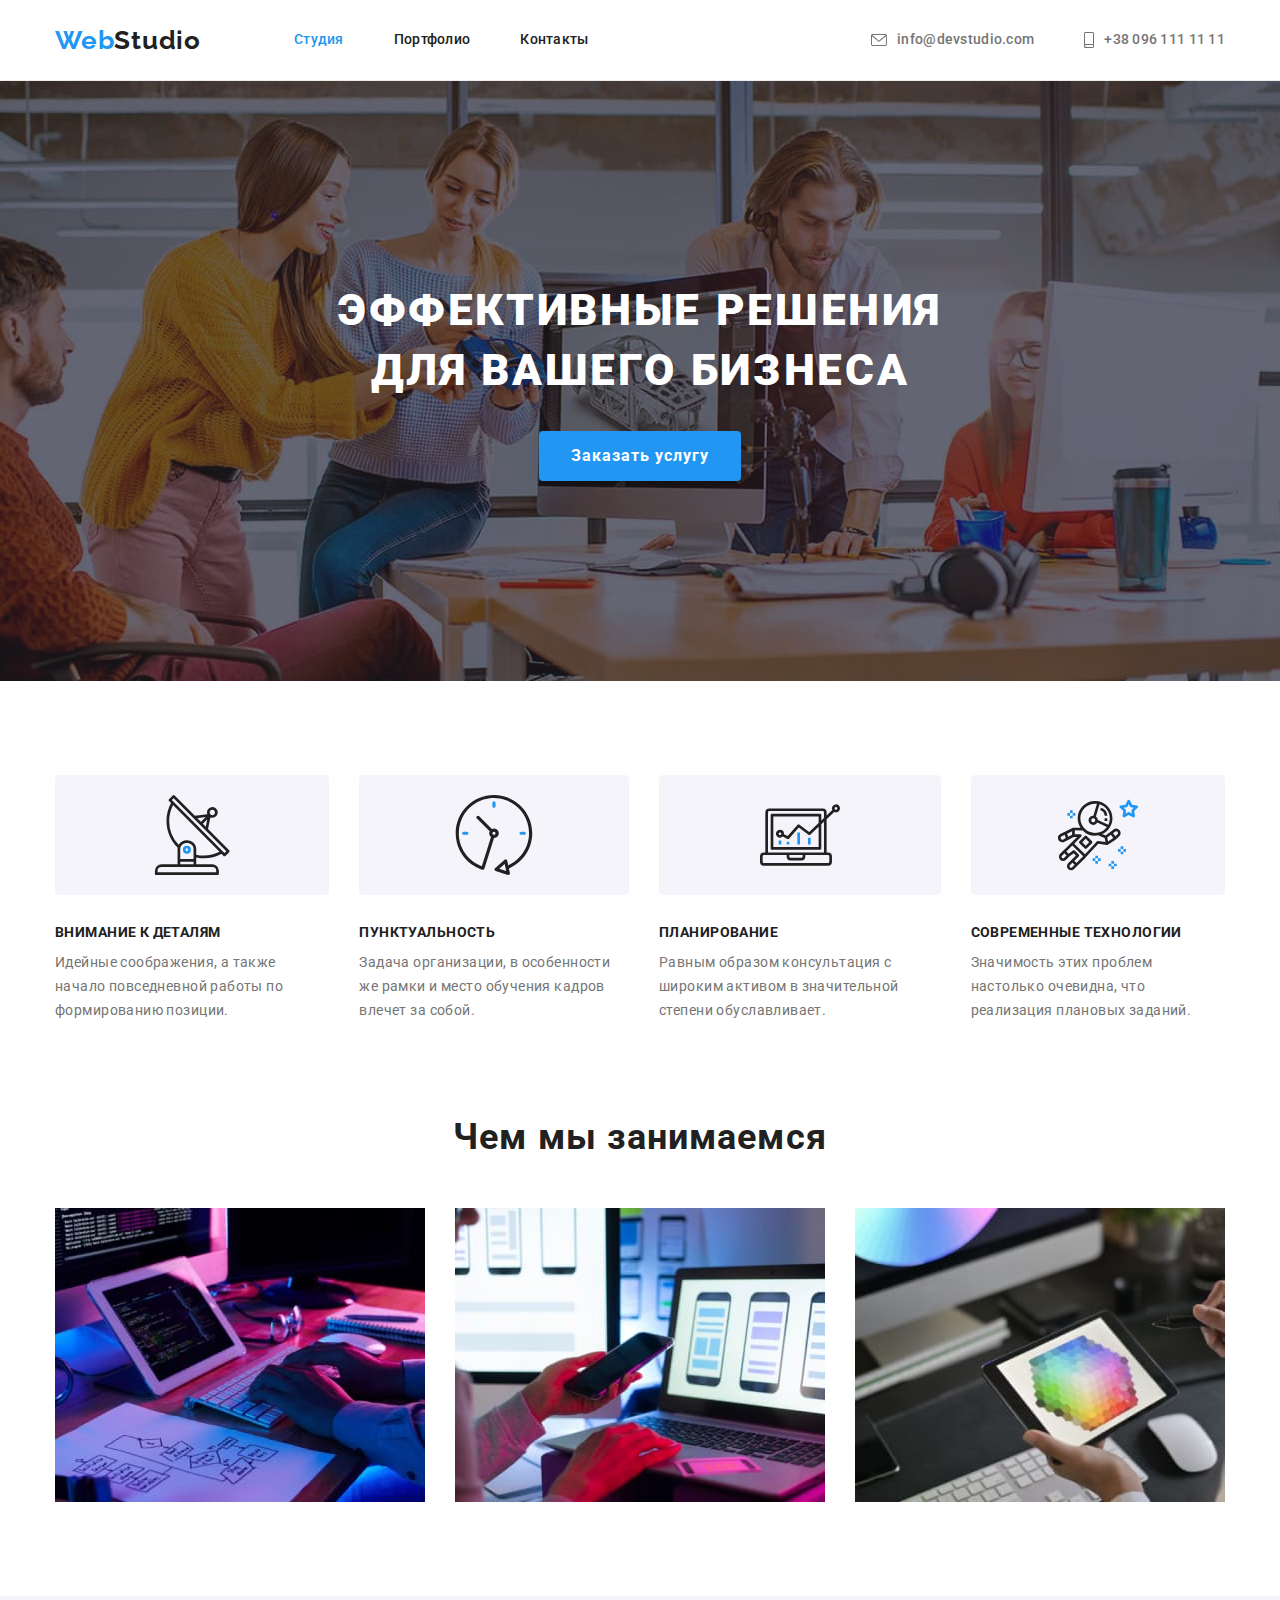
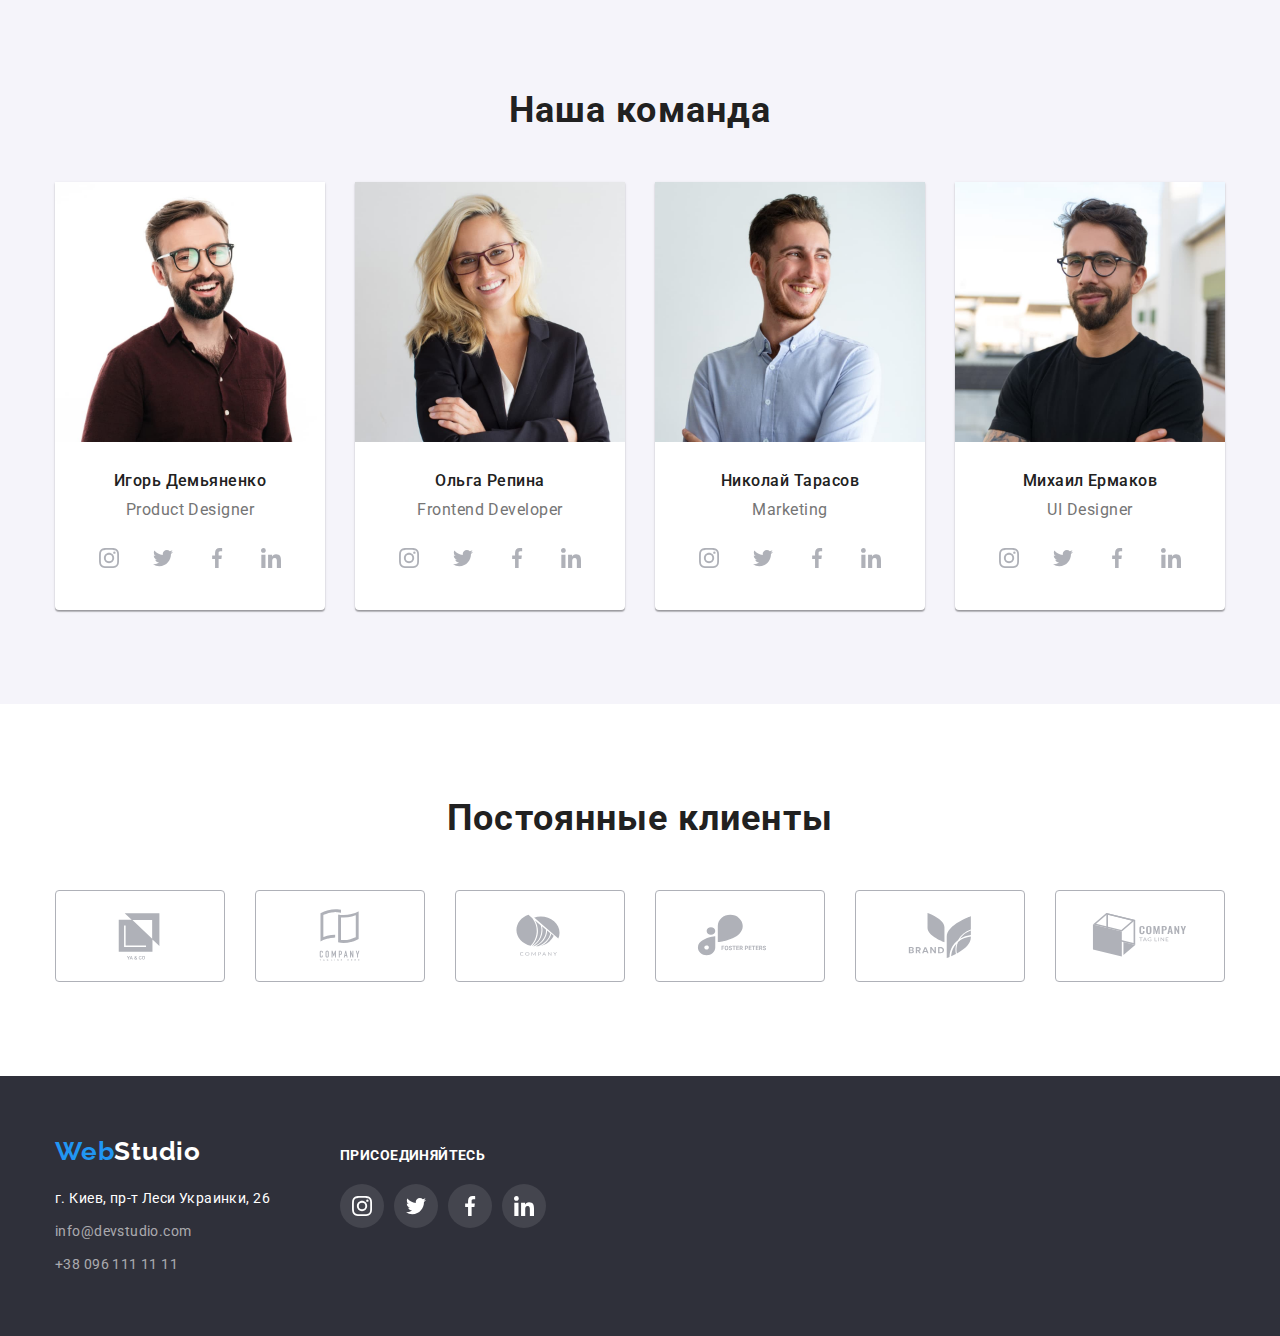
==== index.html @ 2a4b5973 "Initial commit" ====
<!DOCTYPE html>
<html lang="ru">
  <head>
    <meta charset="UTF-8" />
    <meta http-equiv="X-UA-Compatible" content="IE=edge" />
    <meta name="viewport" content="width=device-width, initial-scale=1.0" />
    <title>Студия</title>
    <link rel="preconnect" href="https://fonts.googleapis.com" />
    <link rel="preconnect" href="https://fonts.gstatic.com" crossorigin />
    <link
      href="https://fonts.googleapis.com/css2?family=Raleway:wght@700&family=Roboto:wght@400;500;700;900&display=swap"
      rel="stylesheet"
    />
    <link
      rel="stylesheet"
      href="https://cdnjs.cloudflare.com/ajax/libs/modern-normalize/1.1.0/modern-normalize.min.css"
    />
    <link rel="stylesheet" href="./css/styles.css" />
  </head>
  <body>
    <!--Шапка-->
    <header class="page-header">
      <div class="container header">
        <a class="logo-link" href="./index.html" lang="en"
          ><span class="logo-web">Web</span>Studio</a
        >
        <nav class="nav">
          <ul class="site-nav list">
            <li class="site-nav-item">
              <a href="./index.html" class="site-nav-link current">Студия</a>
            </li>
            <li class="site-nav-item">
              <a href="./portfolio.html" class="site-nav-link">Портфолио</a>
            </li>
            <li class="site-nav-item"><a href="/Контакты" class="site-nav-link">Контакты</a></li>
          </ul>
        </nav>

        <ul class="auth-nav list">
          <li class="auth-nav-item">
            <a class="auth-nav-link" href="mailto:info@devstudio.com" lang="en"
              ><svg class="envelope">
                <use href="./image/icons.svg#envelope"></use>
              </svg>
              info@devstudio.com</a
            >
          </li>
          <li class="auth-nav-item">
            <a href="tel:+380961111111" class="auth-nav-link"
              ><svg class="smartphone">
                <use href="./image/icons.svg#smartphone"></use>
              </svg>
              +38 096 111 11 11</a
            >
          </li>
        </ul>
      </div>
    </header>
    <main>
      <!--Герой-->
      <section class="hero overlay section">
        <div class="container">
          <h1 class="hero-title">Эффективные решения для вашего бизнеса</h1>
          <button class="hero-button" type="button">Заказать услугу</button>
        </div>
      </section>
      <!--Преимущества компании-->
      <section class="benefits section">
        <div class="container">
          <h2 class="visually-hidden">Наши Преимущества</h2>
          <ul class="benefits-list list">
            <li class="benefits-item icon-antenna">
              <div class="icon">
                <svg class="benefits-icon" width="80" height="80">
                  <use href="./image/icons.svg#antenna"></use>
                </svg>
              </div>
              <h3 class="title">Внимание к деталям</h3>
              <p class="benefits-text">
                Идейные соображения, а также начало повседневной работы по формированию позиции.
              </p>
            </li>
            <li class="benefits-item icon-clock">
              <div class="icon">
                <svg class="benefits-icon" width="80" height="80">
                  <use href="./image/icons.svg#clock"></use>
                </svg>
              </div>
              <h3 class="title">Пунктуальность</h3>
              <p class="benefits-text">
                Задача организации, в особенности же рамки и место обучения кадров влечет за собой.
              </p>
            </li>
            <li class="benefits-item icon-diagram">
              <div class="icon">
                <svg class="benefits-icon" width="80" height="80">
                  <use href="./image/icons.svg#diagram"></use>
                </svg>
              </div>
              <h3 class="title">Планирование</h3>
              <p class="benefits-text">
                Равным образом консультация с широким активом в значительной степени обуславливает.
              </p>
            </li>
            <li class="benefits-item icon-astronaut">
              <div class="icon">
                <svg class="benefits-icon" width="80" height="80">
                  <use href="./image/icons.svg#astronaut"></use>
                </svg>
              </div>
              <h3 class="title">Современные технологии</h3>
              <p class="benefits-text">
                Значимость этих проблем настолько очевидна, что реализация плановых заданий.
              </p>
            </li>
          </ul>
        </div>
      </section>
      <!--Чем занимается компания-->
      <section class="section work">
        <div class="container">
          <h2 class="headline-primary">Чем мы занимаемся</h2>
          <ul class="work-list list">
            <li class="work-item">
              <img
                class="work-pic"
                src="./image/img.jpeg"
                alt="Человек пишет код"
                width="370"
                height="294"
              />
            </li>
            <li class="work-item">
              <img
                class="work-pic"
                src="./image/img2.jpeg"
                alt="Человек выбирает дизайн проекта"
                width="370"
                height="294"
              />
            </li>
            <li class="work-item">
              <img
                class="work-pic"
                src="./image/img3.jpeg"
                alt="Человек выбирает из цветовой палитры"
                width="370"
                height="294"
              />
            </li>
          </ul>
        </div>
      </section>
      <!--Команда-->
      <section class="team section">
        <div class="container">
          <h2 class="headline-primary">Наша команда</h2>
          <ul class="team-list list">
            <li class="team-item">
              <img
                class="gallery-pic"
                src="./image/foto1.jpeg"
                alt="Фото члена команды Игорь Демьяненко"
                width="270"
                height="260"
              />
              <div class="team-content">
                <h3 class="gallery-headline">Игорь Демьяненко</h3>
                <p class="text-index">Product Designer</p>
                <ul class="team-list-link list">
                  <li class="team-link-item">
                    <a class="social-link" href=""
                      ><svg class="social-icon" width="20" height="20">
                        <use href="./image/icons.svg#instagram"></use>
                      </svg>
                    </a>
                  </li>
                  <li class="team-link-item">
                    <a class="social-link" href=""
                      ><svg class="social-icon" width="20" height="20">
                        <use href="./image/icons.svg#twitter"></use>
                      </svg>
                    </a>
                  </li>
                  <li class="team-link-item">
                    <a class="social-link" href=""
                      ><svg class="social-icon" width="20" height="20">
                        <use href="./image/icons.svg#facebook"></use>
                      </svg>
                    </a>
                  </li>
                  <li class="team-link-item">
                    <a class="social-link" href=""
                      ><svg class="social-icon" width="20" height="20">
                        <use href="./image/icons.svg#linkedin"></use>
                      </svg>
                    </a>
                  </li>
                </ul>
              </div>
            </li>
            <li class="team-item">
              <img
                class="gallery-pic"
                src="./image/foto2.jpeg"
                alt="Фото члена команды Ольга Репина"
                width="270"
                height="260"
              />
              <div class="team-content">
                <h3 class="gallery-headline">Ольга Репина</h3>
                <p class="text-index">Frontend Developer</p>
                <ul class="team-list-link list">
                  <li class="team-link-item">
                    <a class="social-link"
                      ><svg class="social-icon" width="20" height="20">
                        <use href="./image/icons.svg#instagram"></use>
                      </svg>
                    </a>
                  </li>
                  <li class="team-link-item">
                    <a class="social-link"
                      ><svg class="social-icon" width="20" height="20">
                        <use href="./image/icons.svg#twitter"></use>
                      </svg>
                    </a>
                  </li>
                  <li class="team-link-item">
                    <a class="social-link"
                      ><svg class="social-icon" width="20" height="20">
                        <use href="./image/icons.svg#facebook"></use>
                      </svg>
                    </a>
                  </li>
                  <li class="team-link-item">
                    <a class="social-link"
                      ><svg class="social-icon" width="20" height="20">
                        <use href="./image/icons.svg#linkedin"></use>
                      </svg>
                    </a>
                  </li>
                </ul>
              </div>
            </li>
            <li class="team-item">
              <img
                class="gallery-pic"
                src="./image/foto3.jpeg"
                alt="Фото члена команды Николай Тарасов"
                width="270"
                height="260"
              />
              <div class="team-content">
                <h3 class="gallery-headline">Николай Тарасов</h3>
                <p class="text-index">Marketing</p>
                <ul class="team-list-link list">
                  <li class="team-link-item">
                    <a class="social-link"
                      ><svg class="social-icon" width="20" height="20">
                        <use href="./image/icons.svg#instagram"></use>
                      </svg>
                    </a>
                  </li>
                  <li class="team-link-item">
                    <a class="social-link"
                      ><svg class="social-icon" width="20" height="20">
                        <use href="./image/icons.svg#twitter"></use>
                      </svg>
                    </a>
                  </li>
                  <li class="team-link-item">
                    <a class="social-link"
                      ><svg class="social-icon" width="20" height="20">
                        <use href="./image/icons.svg#facebook"></use>
                      </svg>
                    </a>
                  </li>
                  <li class="team-link-item">
                    <a class="social-link"
                      ><svg class="social-icon" width="20" height="20">
                        <use href="./image/icons.svg#linkedin"></use>
                      </svg>
                    </a>
                  </li>
                </ul>
              </div>
            </li>
            <li class="team-item">
              <img
                class="gallery-pic"
                src="./image/foto4.jpeg"
                alt="Фото члена команды Михаил Ермаков"
                width="270"
                height="260"
              />
              <div class="team-content">
                <h3 class="gallery-headline">Михаил Ермаков</h3>
                <p class="text-index">UI Designer</p>
                <ul class="team-list-link list">
                  <li class="team-link-item">
                    <a class="social-link"
                      ><svg class="social-icon" width="20" height="20">
                        <use href="./image/icons.svg#instagram"></use>
                      </svg>
                    </a>
                  </li>
                  <li class="team-link-item">
                    <a class="social-link"
                      ><svg class="social-icon" width="20" height="20">
                        <use href="./image/icons.svg#twitter"></use>
                      </svg>
                    </a>
                  </li>
                  <li class="team-link-item">
                    <a class="social-link"
                      ><svg class="social-icon" width="20" height="20">
                        <use href="./image/icons.svg#facebook"></use>
                      </svg>
                    </a>
                  </li>
                  <li class="team-link-item">
                    <a class="social-link"
                      ><svg class="social-icon" width="20" height="20">
                        <use href="./image/icons.svg#linkedin"></use>
                      </svg>
                    </a>
                  </li>
                </ul>
              </div>
            </li>
          </ul>
        </div>
      </section>
      <!-- Клиенты -->
      <section class="section clients">
        <div class="container">
          <h2 class="headline-primary">Постоянные клиенты</h2>
          <ul class="list-clients list">
            <li class="item-clients">
              <a class="link-clients" href=""
                ><svg class="clients-icon" width="106" height="60">
                  <use href="./image/icons.svg#YaCo"></use>
                </svg>
              </a>
            </li>
            <li class="item-clients">
              <a class="link-clients" href=""
                ><svg class="clients-icon" width="106" height="60">
                  <use href="./image/icons.svg#company"></use>
                </svg>
              </a>
            </li>
            <li class="item-clients">
              <a class="link-clients" href=""
                ><svg class="clients-icon" width="106" height="60">
                  <use href="./image/icons.svg#Logo"></use>
                </svg>
              </a>
            </li>
            <li class="item-clients">
              <a class="link-clients" href=""
                ><svg class="clients-icon" width="106" height="60">
                  <use href="./image/icons.svg#foster"></use>
                </svg>
              </a>
            </li>
            <li class="item-clients">
              <a class="link-clients" href=""
                ><svg class="clients-icon" width="106" height="60">
                  <use href="./image/icons.svg#brand"></use>
                </svg>
              </a>
            </li>
            <li class="item-clients">
              <a class="link-clients" href=""
                ><svg class="clients-icon" width="106" height="60">
                  <use href="./image/icons.svg#tagline"></use>
                </svg>
              </a>
            </li>
          </ul>
        </div>
      </section>
    </main>
    <!--Футер-->
    <footer class="footer">
      <div class="container">
        <div class="div-footer">
          <div class="div-address">
            <a href="./index.html" class="logo-footer" lang="en"
              ><span class="logo-web">Web</span><span class="logo-studio">Studio</span></a
            >
            <address class="address">
              <ul class="address-list list">
                <li class="address-item">
                  <a
                    href="https://goo.gl/maps/HDMTTbNd2vz2HDnC8"
                    target="_blank"
                    rel="noreferr noopener"
                    class="footer-link"
                    >г. Киев, пр-т Леси Украинки, 26</a
                  >
                </li>
                <li class="address-item">
                  <a href="mailto:info@devstudio.com" class="auth-address" lang="en"
                    >info@devstudio.com</a
                  >
                </li>
                <li class="address-item">
                  <a href="tel:+380961111111" class="auth-address">+38 096 111 11 11</a>
                </li>
              </ul>
            </address>
          </div>
          <div class="div-social">
            <h2 class="footer-title">присоединяйтесь</h2>
            <ul class="footer-list-link list">
              <li class="footer-link-item">
                <a class="footer-social-link" href=""
                  ><svg class="social-icon" width="20" height="20">
                    <use href="./image/icons.svg#instagram"></use>
                  </svg>
                </a>
              </li>
              <li class="footer-link-item">
                <a class="footer-social-link" href=""
                  ><svg class="social-icon" width="20" height="20">
                    <use href="./image/icons.svg#twitter"></use>
                  </svg>
                </a>
              </li>
              <li class="footer-link-item">
                <a class="footer-social-link" href=""
                  ><svg class="footer-social-icon" width="20" height="20">
                    <use href="./image/icons.svg#facebook"></use>
                  </svg>
                </a>
              </li>
              <li class="footer-link-item">
                <a class="footer-social-link" href=""
                  ><svg class="footer-social-icon" width="20" height="20">
                    <use href="./image/icons.svg#linkedin"></use>
                  </svg>
                </a>
              </li>
            </ul>
          </div>
        </div>
      </div>
    </footer>
  </body>
</html>
---- css/styles.css ----
/* Голубой текст акцент #2196F3 */
/* Черный текс основной заголовок #212121 */
/* Белый текст основной #FFFFFF */
/* Белый хедер фон  #FFFFFF */
/* Серый текст не основной #757575 */
/* Наша команда фон #F5F4FA */
/* Герой, футер фон #2F303A */
/* Телефон и мыло rgba(255, 255, 255, 0.6); */
:root {
  --primary-text-color: #212121;
  --title-text-color: #ffffff;
  --secondary-text-color: #757575;
  --accent-color: #2196f3;
  --hero-footer-bg-color: #2f303a;
  --bgc-secondary: #f5f4fa;
  --clients-logo-color: #afb1b8;
  --list-set: 30px;
  --padding-site-nav: 32px;
  --margin-fifty: 50px;
  --padding-text: 24px;
}
.visually-hidden {
  position: absolute;
  width: 1px;
  height: 1px;
  margin: -1px;
  border: 0;
  padding: 0;
  white-space: nowrap;
  clip-path: inset(100%);
  clip: rect(0 0 0 0);
  overflow: hidden;
}

/* Основное */
body {
  color: var(--primary-text-color);
  font-family: Roboto, sans-serif;
  font-size: 14px;
  line-height: 1.71;
  letter-spacing: 0.03em;
}
h1,
h2,
h3,
h4,
h5,
h6,
p {
  margin-top: 0;
  margin-bottom: 0;
}
img {
  display: block;
}
a {
  text-decoration: none;
}
.list {
  padding: 0;
  margin: 0;
  list-style: none;
}
.section {
  padding-top: 94px;
  padding-bottom: 94px;
}

.container {
  width: 1200px;
  padding-left: 15px;
  padding-right: 15px;
  margin-left: auto;
  margin-right: auto;
}

/* Лого */
.page-header {
  border-bottom: 1px solid #ececec;
}
.logo-web {
  color: var(--accent-color);
}
.logo-studio {
  color: var(--title-text-color);
}
.logo-link {
  margin-right: 93px;

  font-family: Raleway, sans-serif;
  font-weight: 700;
  font-size: 26px;
  line-height: 1.19;
  letter-spacing: 0.03em;

  color: var(--primary-text-color);
}
.logo-link:hover,
.logo-link:focus {
  color: var(--accent-color);
}

/* Навигация */
.header {
  display: flex;
  align-items: center;
}

.site-nav {
  display: flex;
  align-items: center;
}

.site-nav-link {
  color: var(--primary-text-color);
}
.site-nav-item {
  padding-top: var(--padding-site-nav);
  padding-bottom: var(--padding-site-nav);
  font-weight: 500;
  line-height: 1.14;
  letter-spacing: 0.02em;
}
.site-nav-item:not(:last-child) {
  margin-right: var(--margin-fifty);
}

.site-nav-link:hover,
.site-nav-link:focus {
  color: var(--accent-color);
}

.site-nav-link.current:hover,
.site-nav-link.current:focus {
  color: var(--accent-color);
}
.site-nav-link.current {
  color: var(--accent-color);
}
/* auth-nav */

.auth-nav {
  display: flex;
  align-items: center;
  margin-left: auto;
}

.auth-nav-link {
  display: flex;
  align-items: center;
  font-weight: 500;
  line-height: 1.14;
  letter-spacing: 0.02em;

  color: var(--secondary-text-color);
}
.auth-nav-item:not(:last-child) {
  margin-right: var(--margin-fifty);
}

.auth-nav-link:hover,
.auth-nav-link:focus {
  color: var(--accent-color);
}

.envelope {
  display: inline-flex;
  content: '';
  width: 16px;
  height: 12px;
  margin-right: 10px;
  background-size: contain;
  background-repeat: no-repeat;
  background-position: center;
  fill: currentColor;
}
.smartphone {
  display: inline-flex;
  content: '';
  width: 10px;
  height: 16px;
  margin-right: 10px;
  background-size: contain;
  background-repeat: no-repeat;
  background-position: center;
  fill: currentColor;
}
/* Хедер */
.page.header {
  color: var(--title-text-color);
}
/* Мейн */

.hero {
  padding: 200px 0;

  color: var(--title-text-color);
  background-color: #c4c4c4;
  text-align: center;
}
.overlay {
  max-width: 1600px;
  height: 600px;
  margin-left: auto;
  margin-right: auto;

  background-image: linear-gradient(to right, rgba(47, 48, 58, 0.4), rgba(47, 48, 58, 0.4)),
    url('../image/hero-bgi-sq.jpeg');
  background-size: cover;
  background-position: center;
  background-repeat: no-repeat;
}
.hero-title {
  width: 696px;
  display: flex;
  margin-left: auto;
  margin-right: auto;
  margin-bottom: var(--list-set);

  font-weight: 900;
  font-size: 44px;
  line-height: 1.36;
  letter-spacing: 0.06em;
  text-transform: uppercase;
}

.title {
  margin-bottom: 10px;

  font-size: 14px;
  font-weight: 700;
  line-height: 1.14;
  letter-spacing: 0.03em;
  text-transform: uppercase;
}
/* Секции */
.work {
  padding-top: 0;
}
.work-list {
  display: flex;
}
.work-item + .work-item {
  margin-left: var(--list-set);
}

.work-pic {
  max-width: 100%;
  height: auto;
}
/* Team */
.team {
  background-color: var(--bgc-secondary);
}
.team-list {
  display: flex;
}
.team-list-link {
  display: flex;
  justify-content: center;
  text-align: center;
}

.team-content {
  padding-top: var(--list-set);
  padding-bottom: var(--list-set);
}

.team-item {
  background-color: var(--title-text-color);
  box-shadow: 0px 1px 3px rgba(0, 0, 0, 0.12), 0px 1px 1px rgba(0, 0, 0, 0.14),
    0px 2px 1px rgba(0, 0, 0, 0.2);
  border-radius: 0px 0px 4px 4px;
}

.team-item + .team-item {
  margin-left: var(--list-set);
  text-align: center;
}
.team-link-item {
  width: 44px;
  height: 44px;
}
.team-link-item:not(:last-child) {
  margin-right: 10px;
}
.social-link:hover,
.social-link:focus {
  color: var(--title-text-color);
  background-color: var(--accent-color);
}
.social-link {
  display: flex;
  justify-content: center;
  align-items: center;
  border-radius: 50%;
  width: 100%;
  height: 100%;

  color: var(--clients-logo-color);
}
.social-icon {
  fill: currentColor;
}
/* Headline */
.headline-primary {
  justify-content: center;
  margin-bottom: var(--margin-fifty);

  font-weight: 700;
  font-size: 36px;
  line-height: 1.16;
  text-align: center;
  letter-spacing: 0.03em;
}

.gallery-headline {
  margin-bottom: 10px;

  font-weight: 500;
  font-size: 16px;
  line-height: 1.18;
  letter-spacing: 0.03em;
  text-align: center;
}

/* Portfolio */

.portfolio {
  display: flex;
  flex-wrap: wrap;
  margin-bottom: calc(-1 * var(--list-set));
  margin-right: calc(-1 * var(--list-set));
}

.card-content {
  padding-top: 20px;
  padding-right: var(--padding-text);
  padding-bottom: 20px;
  padding-left: var(--padding-text);

  border: 1px solid #eeeeee;
  border-top: none;
}
.galery-headline-portfolio {
  margin-bottom: 4px;

  font-weight: 700;
  font-size: 18px;
  line-height: 2;
  letter-spacing: 0.06em;

  color: var(--primary-text-color);
}
.button-list {
  display: flex;
  justify-content: center;
  margin-bottom: var(--margin-fifty);
}
.button-item:not(:last-child) {
  margin-right: 8px;
}
.portfolio-item {
  margin-bottom: var(--list-set);
  margin-right: var(--list-set);
  flex-basis: calc(100% / 3 - 30px);

  background-color: var(--title-text-color);
}
.portfolio-link {
  display: block;
}
.portfolio-link:hover,
.portfolio-link:focus {
  box-shadow: 0px 1px 1px rgba(0, 0, 0, 0.12), 0px 4px 4px rgba(0, 0, 0, 0.06),
    1px 4px 6px rgba(0, 0, 0, 0.16);
}

/* Text */
.text {
  font-size: 16px;
  line-height: 1.87;
  letter-spacing: 0.03em;
  color: var(--secondary-text-color);
}
.text-index {
  margin-bottom: 16px;

  font-size: 16px;
  line-height: 1.18;
  text-align: center;
  letter-spacing: 0.03em;
  color: var(--secondary-text-color);
}
/* Benefits */

.benefits-list {
  display: flex;
}
.benefits-item:not(:last-child) {
  margin-right: var(--list-set);
}
.icon {
  display: flex;
  align-items: center;
  justify-content: center;
  height: 120px;

  margin-bottom: var(--list-set);

  border-radius: 4px;

  background-color: var(--bgc-secondary);
}

.benefits-text {
  font-size: 14px;
  line-height: 1.71;
  letter-spacing: 0.03em;
  color: var(--secondary-text-color);
}
/* Кнопки */

.hero-button {
  cursor: pointer;
}
.hero-button:hover,
.hero-button:focus {
  background-color: #188ce8;
}
.hero-button {
  min-width: 200px;
  padding: 10px 32px;

  font-family: inherit;
  font-weight: 700;
  font-size: 16px;
  line-height: 1.87;
  text-align: center;
  letter-spacing: 0.06em;

  border: none;
  color: var(--title-text-color);
  background-color: var(--accent-color);
  box-shadow: 0px 4px 4px rgba(0, 0, 0, 0.15);
  border-radius: 4px;
}
.button-primary {
  cursor: pointer;
}
.button-primary:hover,
.button-primary:focus {
  box-shadow: 0px 3px 1px rgba(0, 0, 0, 0.1), 0px 1px 2px rgba(0, 0, 0, 0.08),
    0px 2px 2px rgba(0, 0, 0, 0.12);
  background-color: var(--accent-color);
}
.button-primary {
  min-width: 73px;
  padding: 6px 22px;
  text-align: center;

  font-family: inherit;
  font-weight: 500;
  font-size: 16px;
  line-height: 1.62;
  letter-spacing: 0.03em;

  border: none;
  color: var(--title-text-color);
  background-color: var(--accent-color);

  border-radius: 4px;
}
.button-secondary {
  cursor: pointer;
}
.button-secondary:hover,
.button-secondary:focus {
  box-shadow: 0px 3px 1px rgba(0, 0, 0, 0.1), 0px 1px 2px rgba(0, 0, 0, 0.08),
    0px 2px 2px rgba(0, 0, 0, 0.12);
  color: var(--title-text-color);
  background-color: var(--accent-color);
}
.button-secondary {
  display: inline-block;
  padding: 6px 22px;

  text-align: center;
  font-family: inherit;
  font-weight: 500;
  font-size: 16px;
  line-height: 1.62;
  letter-spacing: 0.03em;

  border: none;
  color: var(--primary-text-color);
  background-color: var(--bgc-secondary);
  border-radius: 4px;
}
/* Клиенты */
.list-clients {
  display: flex;
  justify-content: center;
  text-align: center;
}
.item-clients {
  width: 170px;
  height: 92px;
}
.clients-icon {
  fill: currentColor;
}

.item-clients:not(:last-child) {
  margin-right: var(--list-set);
}
.link-clients:hover,
.link-clients:focus {
  color: var(--accent-color);
  border: 1px solid var(--accent-color);
}
.link-clients {
  display: flex;
  justify-content: center;
  align-items: center;

  width: 100%;
  height: 100%;

  border: 1px solid var(--clients-logo-color);
  border-radius: 4px;
  color: var(--clients-logo-color);
}

/* Футер */

.footer {
  padding-top: 60px;
  padding-bottom: 60px;

  background-color: var(--hero-footer-bg-color);
}

.footer-link {
  color: var(--title-text-color);
  font-style: normal;
}
.footer-link:hover,
.footer-link:focus {
  color: var(--accent-color);
}

.address-item:not(:last-child) {
  margin-bottom: 9px;
}

.address {
  font-style: normal;
}

.logo-footer {
  display: block;
  margin-bottom: 20px;
  font-family: Raleway;
  font-weight: 700;
  font-size: 26px;
  line-height: 1.19;
  letter-spacing: 0.03em;
}

.auth-address {
  color: rgba(255, 255, 255, 0.6);
}

.auth-address:hover,
.auth-address:focus {
  color: var(--accent-color);
}
.footer-title {
  margin-bottom: 20px;

  font-weight: 700;
  font-size: 14px;
  line-height: 1.14;
  letter-spacing: 0.03em;
  text-transform: uppercase;

  color: var(--title-text-color);
}
.div-footer {
  display: flex;
  align-items: baseline;
}
.div-address {
  margin-right: 70px;
}

.footer-container {
  display: flex;
  align-items: center;
}

.footer-icon {
  display: flex;
}
.footer-list-link {
  display: flex;
}
.footer-link-item {
  display: flex;
  width: 44px;
  height: 44px;
}
.footer-link-item:not(:last-child) {
  margin-right: 10px;
}
.footer-social-link:hover,
.footer-social-link:focus {
  background-color: var(--accent-color);
}
.footer-social-link {
  display: flex;
  justify-content: center;
  align-items: center;
  width: 100%;
  height: 100%;

  border-radius: 50%;

  color: var(--title-text-color);
  background-color: rgba(255, 255, 255, 0.1);
}
.footer-social-icon {
  fill: currentColor;
}
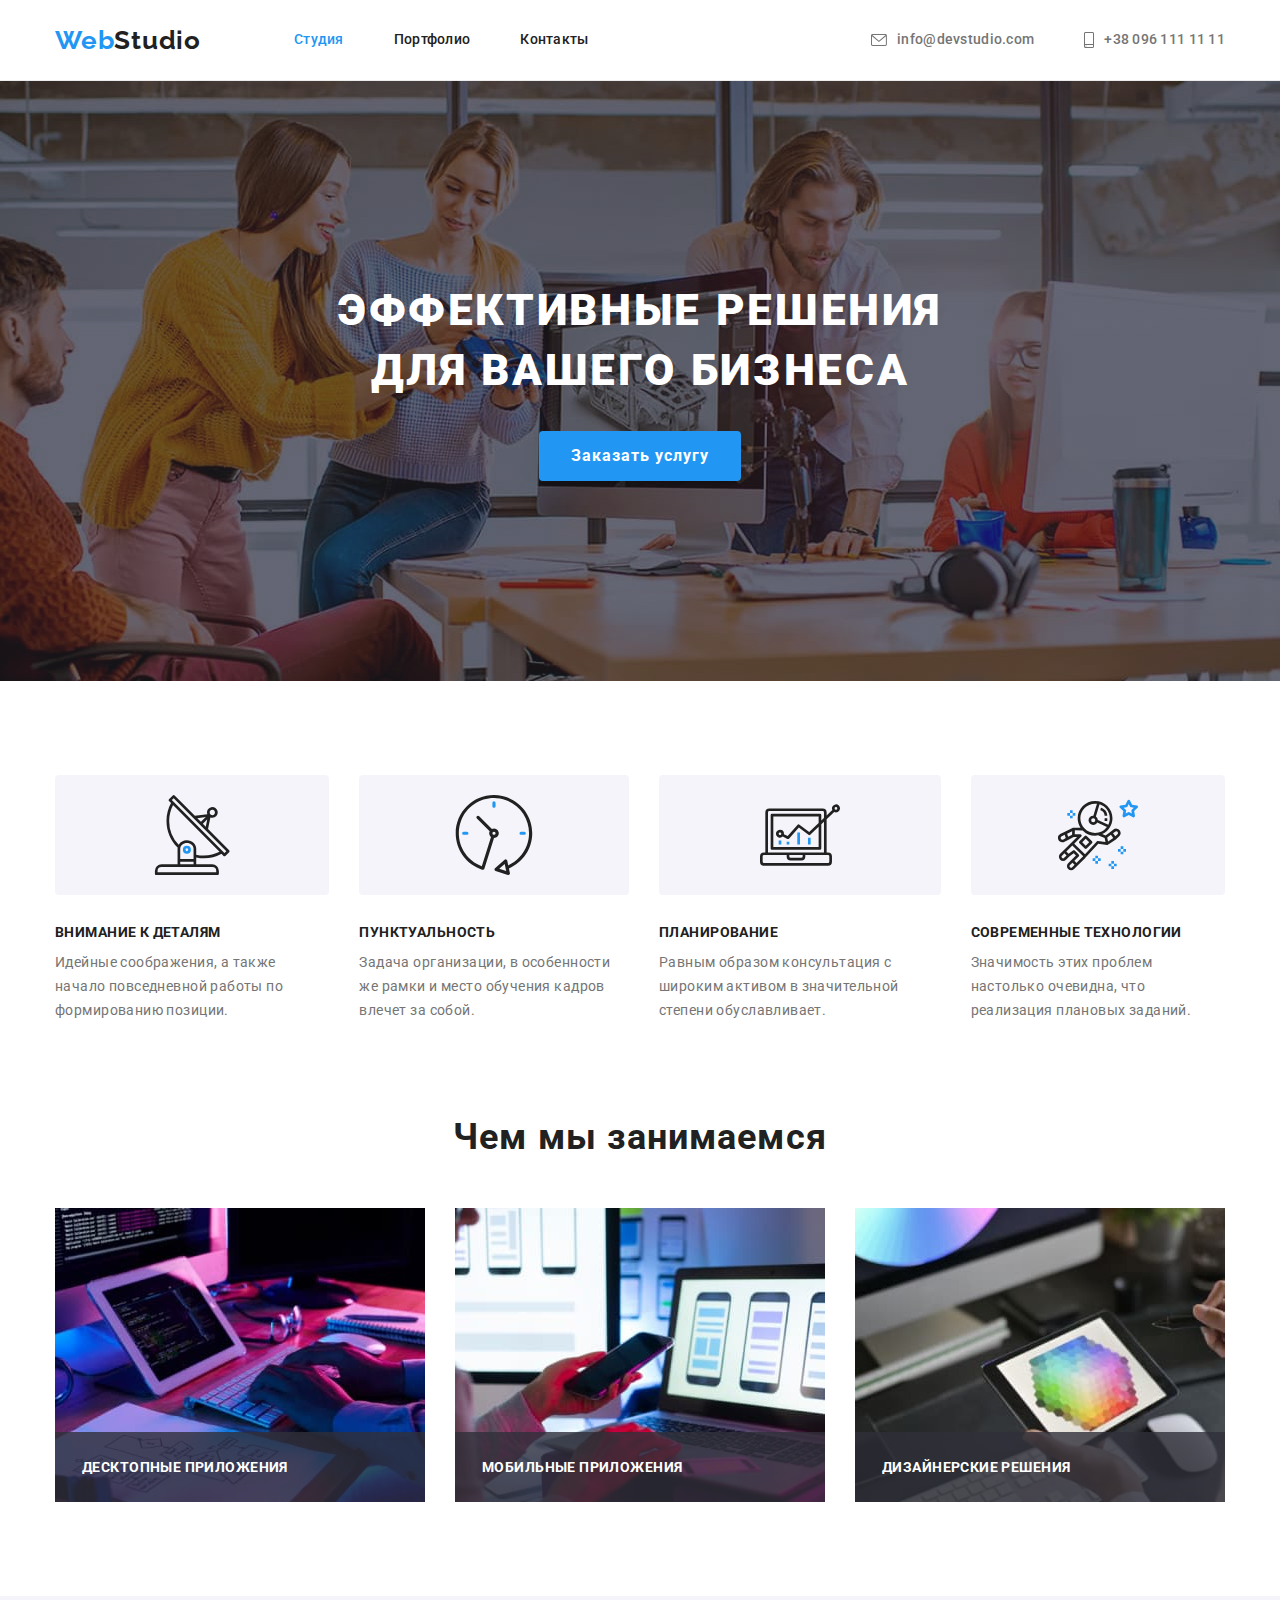
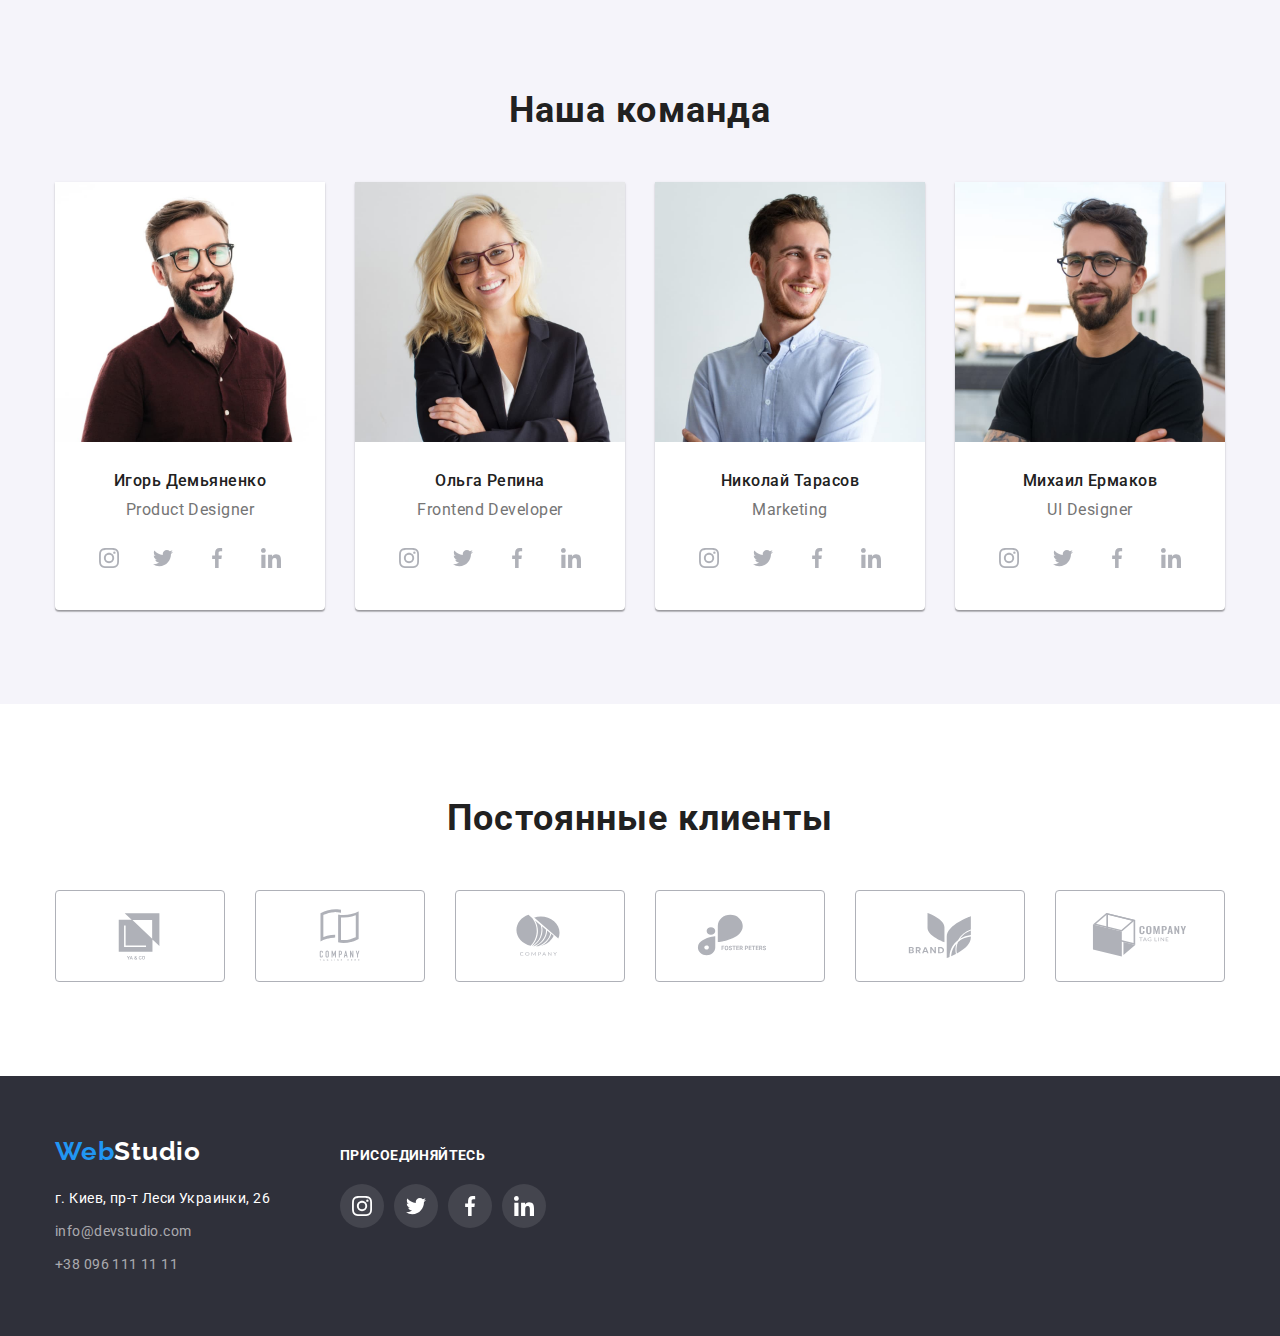
==== commit 61928846: "made hover technokr" ====
--- a/index.html
+++ b/index.html
@@ -122,31 +122,40 @@
           <h2 class="headline-primary">Чем мы занимаемся</h2>
           <ul class="work-list list">
             <li class="work-item">
-              <img
-                class="work-pic"
-                src="./image/img.jpeg"
-                alt="Человек пишет код"
-                width="370"
-                height="294"
-              />
+              <div class="div-thumb">
+                <img
+                  class="work-pic"
+                  src="./image/img.jpeg"
+                  alt="Человек пишет код"
+                  width="370"
+                  height="294"
+                />
+                <h3 class="work-title">Десктопные приложения</h3>
+              </div>
             </li>
             <li class="work-item">
-              <img
-                class="work-pic"
-                src="./image/img2.jpeg"
-                alt="Человек выбирает дизайн проекта"
-                width="370"
-                height="294"
-              />
+              <div class="div-thumb">
+                <img
+                  class="work-pic"
+                  src="./image/img2.jpeg"
+                  alt="Человек выбирает дизайн проекта"
+                  width="370"
+                  height="294"
+                />
+                <h3 class="work-title">Мобильные приложения</h3>
+              </div>
             </li>
             <li class="work-item">
-              <img
-                class="work-pic"
-                src="./image/img3.jpeg"
-                alt="Человек выбирает из цветовой палитры"
-                width="370"
-                height="294"
-              />
+              <div class="div-thumb">
+                <img
+                  class="work-pic"
+                  src="./image/img3.jpeg"
+                  alt="Человек выбирает из цветовой палитры"
+                  width="370"
+                  height="294"
+                />
+                <h3 class="work-title">Дизайнерские решения</h3>
+              </div>
             </li>
           </ul>
         </div>
@@ -448,5 +457,6 @@
         </div>
       </div>
     </footer>
+    <script src="./js/modal.js"></script>
   </body>
 </html>
--- a/css/styles.css
+++ b/css/styles.css
@@ -137,6 +137,7 @@
 .site-nav-link.current {
   color: var(--accent-color);
 }
+
 /* auth-nav */
 
 .auth-nav {
@@ -185,12 +186,15 @@
   background-position: center;
   fill: currentColor;
 }
+
 /* Хедер */
 .page.header {
   color: var(--title-text-color);
 }
+
 /* Мейн */
 
+/* Hero */
 .hero {
   padding: 200px 0;
 
@@ -210,6 +214,7 @@
   background-position: center;
   background-repeat: no-repeat;
 }
+
 .hero-title {
   width: 696px;
   display: flex;
@@ -233,21 +238,85 @@
   letter-spacing: 0.03em;
   text-transform: uppercase;
 }
-/* Секции */
+
+/* Benefits */
+.benefits-list {
+  display: flex;
+}
+
+.benefits-item:not(:last-child) {
+  margin-right: var(--list-set);
+}
+
+.icon {
+  display: flex;
+  align-items: center;
+  justify-content: center;
+  height: 120px;
+
+  margin-bottom: var(--list-set);
+
+  border-radius: 4px;
+
+  background-color: var(--bgc-secondary);
+}
+
+.benefits-text {
+  font-size: 14px;
+  line-height: 1.71;
+  letter-spacing: 0.03em;
+  color: var(--secondary-text-color);
+}
+
+/* Work */
 .work {
   padding-top: 0;
 }
 .work-list {
   display: flex;
 }
+
 .work-item + .work-item {
   margin-left: var(--list-set);
+}
+
+.div-thumb {
+  position: relative;
+}
+
+.div-thumb::before {
+  display: inline-block;
+  content: '';
+
+  position: absolute;
+  bottom: 0;
+  left: 0;
+  width: 100%;
+  height: 70px;
+  background-color: rgba(47, 48, 58, 0.8);
 }
 
 .work-pic {
   max-width: 100%;
   height: auto;
 }
+
+.work-title {
+  position: absolute;
+  bottom: 0;
+  left: 0;
+
+  padding: 27px;
+
+  font-weight: 700;
+  font-size: 14px;
+  line-height: 1.14;
+  letter-spacing: 0.03em;
+  text-transform: uppercase;
+
+  color: var(--title-text-color);
+}
+
 /* Team */
 .team {
   background-color: var(--bgc-secondary);
@@ -324,6 +393,135 @@
   text-align: center;
 }
 
+/* Text */
+.text {
+  font-size: 16px;
+  line-height: 1.87;
+  letter-spacing: 0.03em;
+  color: var(--secondary-text-color);
+}
+.text-index {
+  margin-bottom: 16px;
+
+  font-size: 16px;
+  line-height: 1.18;
+  text-align: center;
+  letter-spacing: 0.03em;
+  color: var(--secondary-text-color);
+}
+
+/* Кнопки */
+
+.hero-button {
+  cursor: pointer;
+}
+.hero-button:hover,
+.hero-button:focus {
+  background-color: #188ce8;
+}
+.hero-button {
+  min-width: 200px;
+  padding: 10px 32px;
+
+  font-family: inherit;
+  font-weight: 700;
+  font-size: 16px;
+  line-height: 1.87;
+  text-align: center;
+  letter-spacing: 0.06em;
+
+  border: none;
+  color: var(--title-text-color);
+  background-color: var(--accent-color);
+  box-shadow: 0px 4px 4px rgba(0, 0, 0, 0.15);
+  border-radius: 4px;
+}
+.button-primary {
+  cursor: pointer;
+}
+.button-primary:hover,
+.button-primary:focus {
+  box-shadow: 0px 3px 1px rgba(0, 0, 0, 0.1), 0px 1px 2px rgba(0, 0, 0, 0.08),
+    0px 2px 2px rgba(0, 0, 0, 0.12);
+  background-color: var(--accent-color);
+}
+.button-primary {
+  min-width: 73px;
+  padding: 6px 22px;
+  text-align: center;
+
+  font-family: inherit;
+  font-weight: 500;
+  font-size: 16px;
+  line-height: 1.62;
+  letter-spacing: 0.03em;
+
+  border: none;
+  color: var(--title-text-color);
+  background-color: var(--accent-color);
+
+  border-radius: 4px;
+}
+.button-secondary {
+  cursor: pointer;
+}
+.button-secondary:hover,
+.button-secondary:focus {
+  box-shadow: 0px 3px 1px rgba(0, 0, 0, 0.1), 0px 1px 2px rgba(0, 0, 0, 0.08),
+    0px 2px 2px rgba(0, 0, 0, 0.12);
+  color: var(--title-text-color);
+  background-color: var(--accent-color);
+}
+.button-secondary {
+  display: inline-block;
+  padding: 6px 22px;
+
+  text-align: center;
+  font-family: inherit;
+  font-weight: 500;
+  font-size: 16px;
+  line-height: 1.62;
+  letter-spacing: 0.03em;
+
+  border: none;
+  color: var(--primary-text-color);
+  background-color: var(--bgc-secondary);
+  border-radius: 4px;
+}
+/* Клиенты */
+.list-clients {
+  display: flex;
+  justify-content: center;
+  text-align: center;
+}
+.item-clients {
+  width: 170px;
+  height: 92px;
+}
+.clients-icon {
+  fill: currentColor;
+}
+
+.item-clients:not(:last-child) {
+  margin-right: var(--list-set);
+}
+.link-clients:hover,
+.link-clients:focus {
+  color: var(--accent-color);
+  border: 1px solid var(--accent-color);
+}
+.link-clients {
+  display: flex;
+  justify-content: center;
+  align-items: center;
+
+  width: 100%;
+  height: 100%;
+
+  border: 1px solid var(--clients-logo-color);
+  border-radius: 4px;
+  color: var(--clients-logo-color);
+}
 /* Portfolio */
 
 .portfolio {
@@ -375,161 +573,42 @@
   box-shadow: 0px 1px 1px rgba(0, 0, 0, 0.12), 0px 4px 4px rgba(0, 0, 0, 0.06),
     1px 4px 6px rgba(0, 0, 0, 0.16);
 }
-
-/* Text */
-.text {
-  font-size: 16px;
-  line-height: 1.87;
-  letter-spacing: 0.03em;
-  color: var(--secondary-text-color);
-}
-.text-index {
-  margin-bottom: 16px;
-
-  font-size: 16px;
-  line-height: 1.18;
-  text-align: center;
-  letter-spacing: 0.03em;
-  color: var(--secondary-text-color);
-}
-/* Benefits */
-
-.benefits-list {
-  display: flex;
-}
-.benefits-item:not(:last-child) {
-  margin-right: var(--list-set);
-}
-.icon {
-  display: flex;
-  align-items: center;
-  justify-content: center;
-  height: 120px;
-
-  margin-bottom: var(--list-set);
-
-  border-radius: 4px;
-
-  background-color: var(--bgc-secondary);
-}
-
-.benefits-text {
-  font-size: 14px;
-  line-height: 1.71;
-  letter-spacing: 0.03em;
-  color: var(--secondary-text-color);
-}
-/* Кнопки */
-
-.hero-button {
-  cursor: pointer;
-}
-.hero-button:hover,
-.hero-button:focus {
-  background-color: #188ce8;
-}
-.hero-button {
-  min-width: 200px;
-  padding: 10px 32px;
-
-  font-family: inherit;
-  font-weight: 700;
-  font-size: 16px;
-  line-height: 1.87;
-  text-align: center;
-  letter-spacing: 0.06em;
-
-  border: none;
-  color: var(--title-text-color);
-  background-color: var(--accent-color);
-  box-shadow: 0px 4px 4px rgba(0, 0, 0, 0.15);
-  border-radius: 4px;
-}
-.button-primary {
-  cursor: pointer;
-}
-.button-primary:hover,
-.button-primary:focus {
-  box-shadow: 0px 3px 1px rgba(0, 0, 0, 0.1), 0px 1px 2px rgba(0, 0, 0, 0.08),
-    0px 2px 2px rgba(0, 0, 0, 0.12);
-  background-color: var(--accent-color);
-}
-.button-primary {
-  min-width: 73px;
-  padding: 6px 22px;
-  text-align: center;
-
-  font-family: inherit;
-  font-weight: 500;
-  font-size: 16px;
-  line-height: 1.62;
-  letter-spacing: 0.03em;
-
-  border: none;
-  color: var(--title-text-color);
-  background-color: var(--accent-color);
-
-  border-radius: 4px;
-}
-.button-secondary {
-  cursor: pointer;
-}
-.button-secondary:hover,
-.button-secondary:focus {
-  box-shadow: 0px 3px 1px rgba(0, 0, 0, 0.1), 0px 1px 2px rgba(0, 0, 0, 0.08),
-    0px 2px 2px rgba(0, 0, 0, 0.12);
-  color: var(--title-text-color);
-  background-color: var(--accent-color);
-}
-.button-secondary {
+.portfolio-thumb {
+  position: relative;
+}
+
+.portfolio-thumb:hover::before {
   display: inline-block;
-  padding: 6px 22px;
-
-  text-align: center;
-  font-family: inherit;
-  font-weight: 500;
-  font-size: 16px;
-  line-height: 1.62;
-  letter-spacing: 0.03em;
-
-  border: none;
-  color: var(--primary-text-color);
-  background-color: var(--bgc-secondary);
-  border-radius: 4px;
-}
-/* Клиенты */
-.list-clients {
-  display: flex;
-  justify-content: center;
-  text-align: center;
-}
-.item-clients {
-  width: 170px;
-  height: 92px;
-}
-.clients-icon {
-  fill: currentColor;
-}
-
-.item-clients:not(:last-child) {
-  margin-right: var(--list-set);
-}
-.link-clients:hover,
-.link-clients:focus {
-  color: var(--accent-color);
-  border: 1px solid var(--accent-color);
-}
-.link-clients {
-  display: flex;
-  justify-content: center;
-  align-items: center;
-
+  content: '';
+
+  position: absolute;
+  top: 0;
+  left: 0;
   width: 100%;
   height: 100%;
 
-  border: 1px solid var(--clients-logo-color);
-  border-radius: 4px;
-  color: var(--clients-logo-color);
+  background-color: rgba(33, 150, 243, 0.9);
+}
+.thumb-text {
+  position: absolute;
+  top: 0;
+  left: 0;
+
+  width: 100%;
+  height: 100%;
+
+  padding: 63px 24px;
+
+  font-size: 18px;
+  line-height: 1.55;
+  letter-spacing: 0.03em;
+
+  color: var(--title-text-color);
+
+  opacity: 0;
+}
+.thumb-text:hover {
+  opacity: 1;
 }
 
 /* Футер */
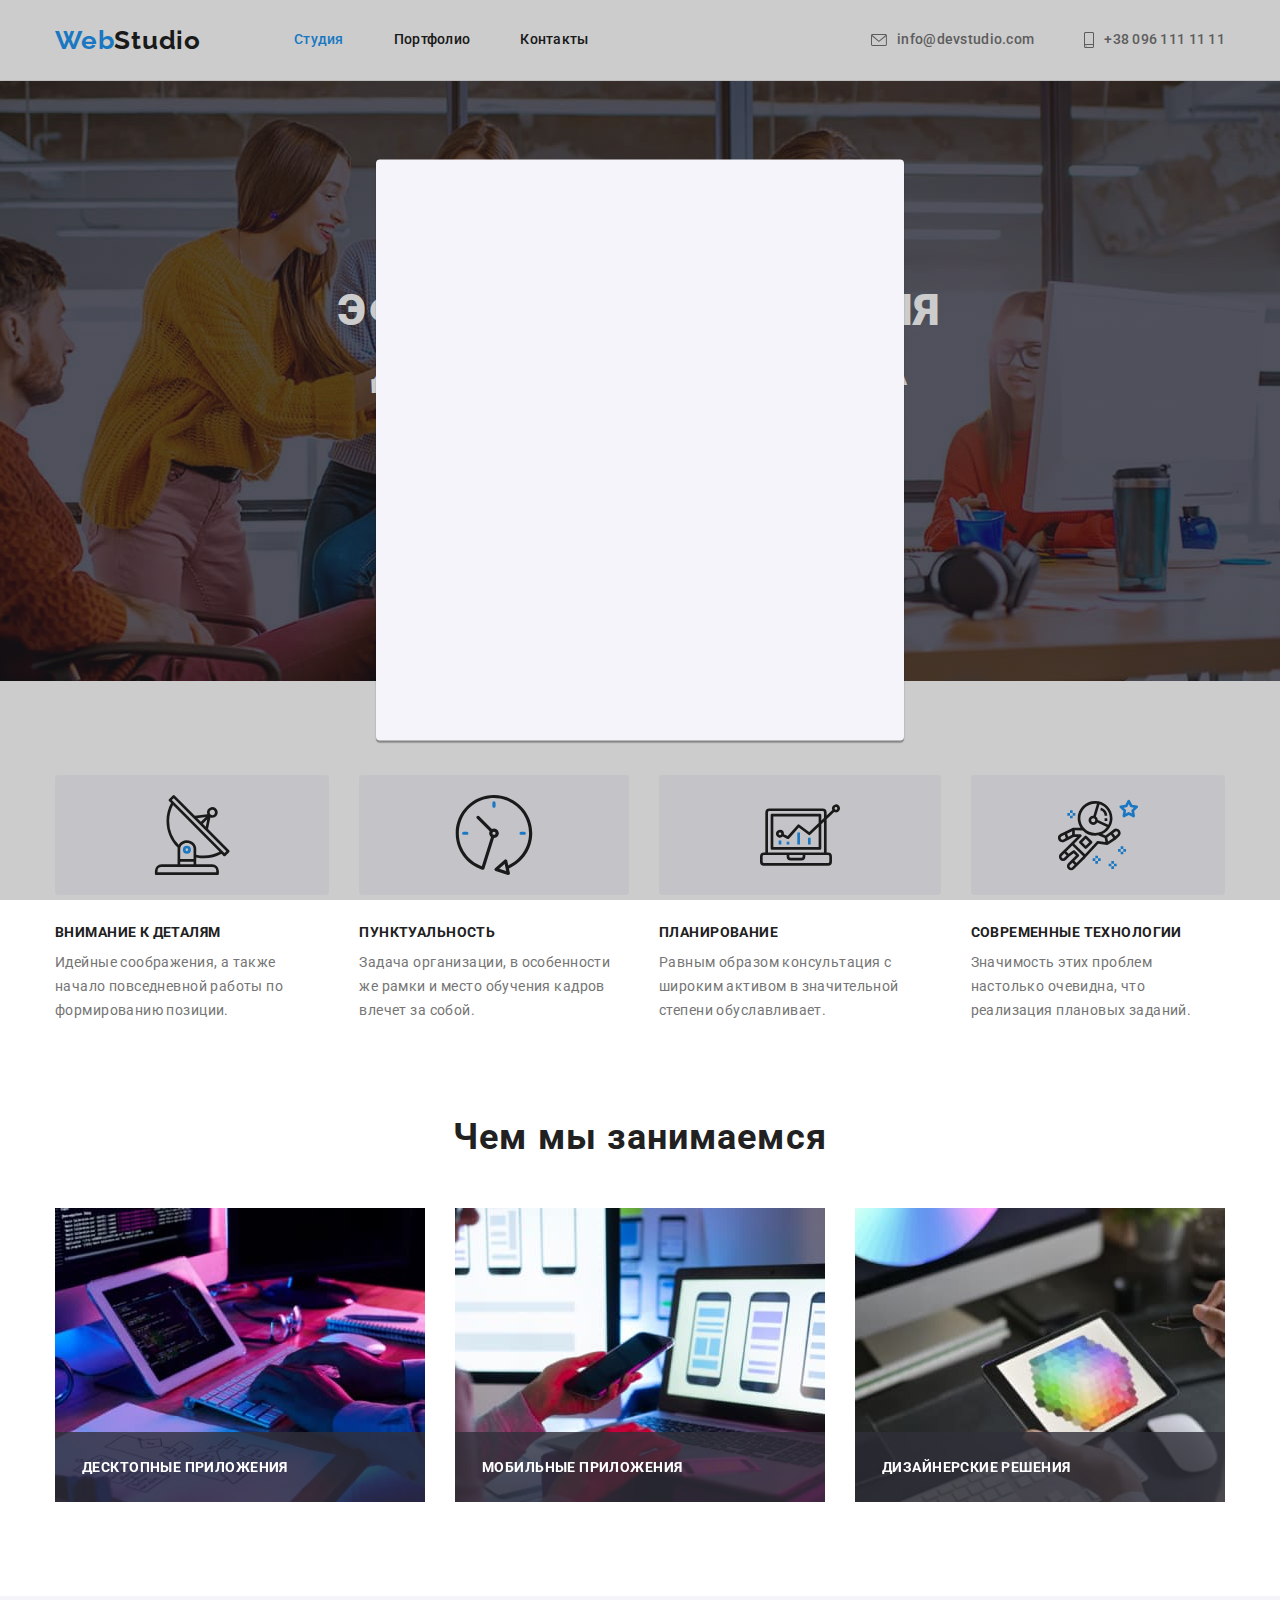
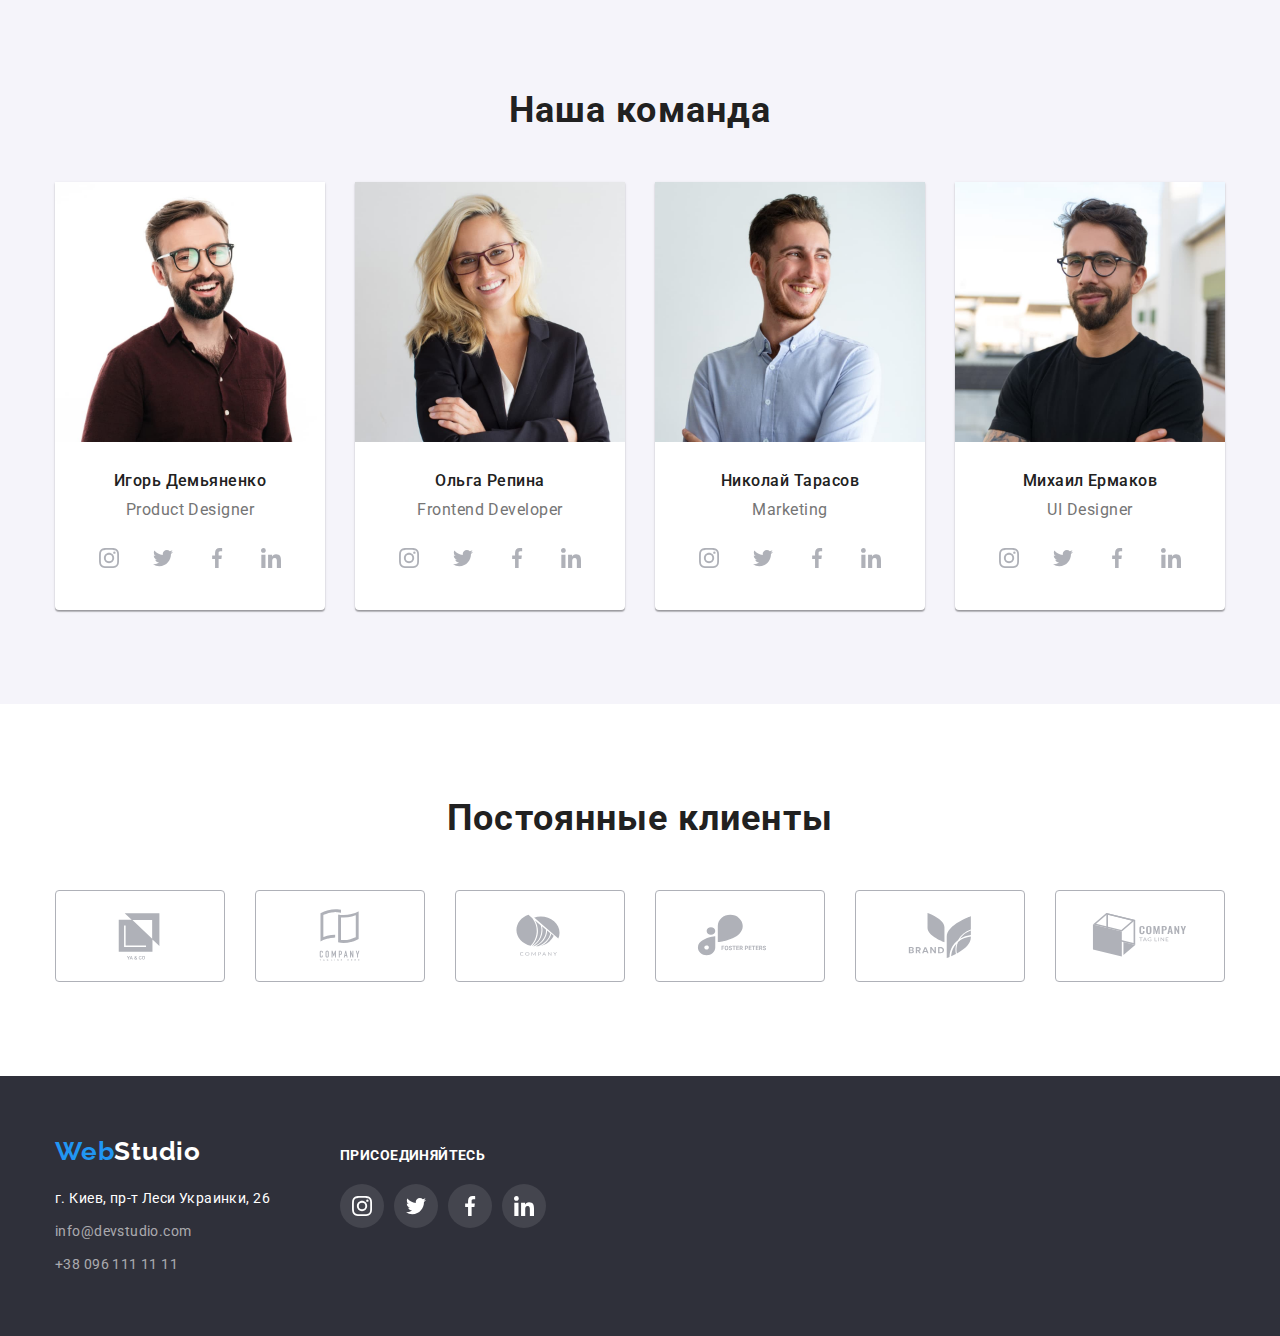
==== commit 0687cec2: "." ====
--- a/index.html
+++ b/index.html
@@ -64,6 +64,18 @@
           <button class="hero-button" type="button">Заказать услугу</button>
         </div>
       </section>
+
+      <!-- Модальное окно -->
+      <div class="backdrop is-hidden">
+        <div class="modal">
+          <button type="button" class="backdrop-button" data-close-modal>
+            <svg class="backdrop-icon" width="30" hight="30">
+              <use href="./image/icons.svg"></use>
+            </svg>
+          </button>
+        </div>
+      </div>
+
       <!--Преимущества компании-->
       <section class="benefits section">
         <div class="container">
--- a/css/styles.css
+++ b/css/styles.css
@@ -238,6 +238,46 @@
   letter-spacing: 0.03em;
   text-transform: uppercase;
 }
+/* Модальное окно  */
+.backdrop {
+  position: fixed;
+  top: 0;
+  left: 0;
+  width: 100%;
+  height: 100%;
+
+  background-color: rgba(0, 0, 0, 0.2);
+
+  opacity: 1;
+}
+.modal {
+  position: absolute;
+  top: 50%;
+  left: 50%;
+  transform: translate(-50%, -50%);
+
+  min-width: 528px;
+  min-height: 581px;
+
+  background-color: var(--bgc-secondary);
+  box-shadow: 0px 1px 3px rgba(0, 0, 0, 0.12), 0px 1px 1px rgba(0, 0, 0, 0.14),
+    0px 2px 1px rgba(0, 0, 0, 0.2);
+  border-radius: 4px;
+}
+.backdrop-button {
+  position: absolute;
+  top: 8px;
+  right: 8px;
+  border: 0;
+  padding: 0;
+  background-color: var(--bgc-secondary);
+  cursor: pointer;
+}
+.backdrop-icon {
+  display: flex;
+  align-items: center;
+  justify-content: center;
+}
 
 /* Benefits */
 .benefits-list {
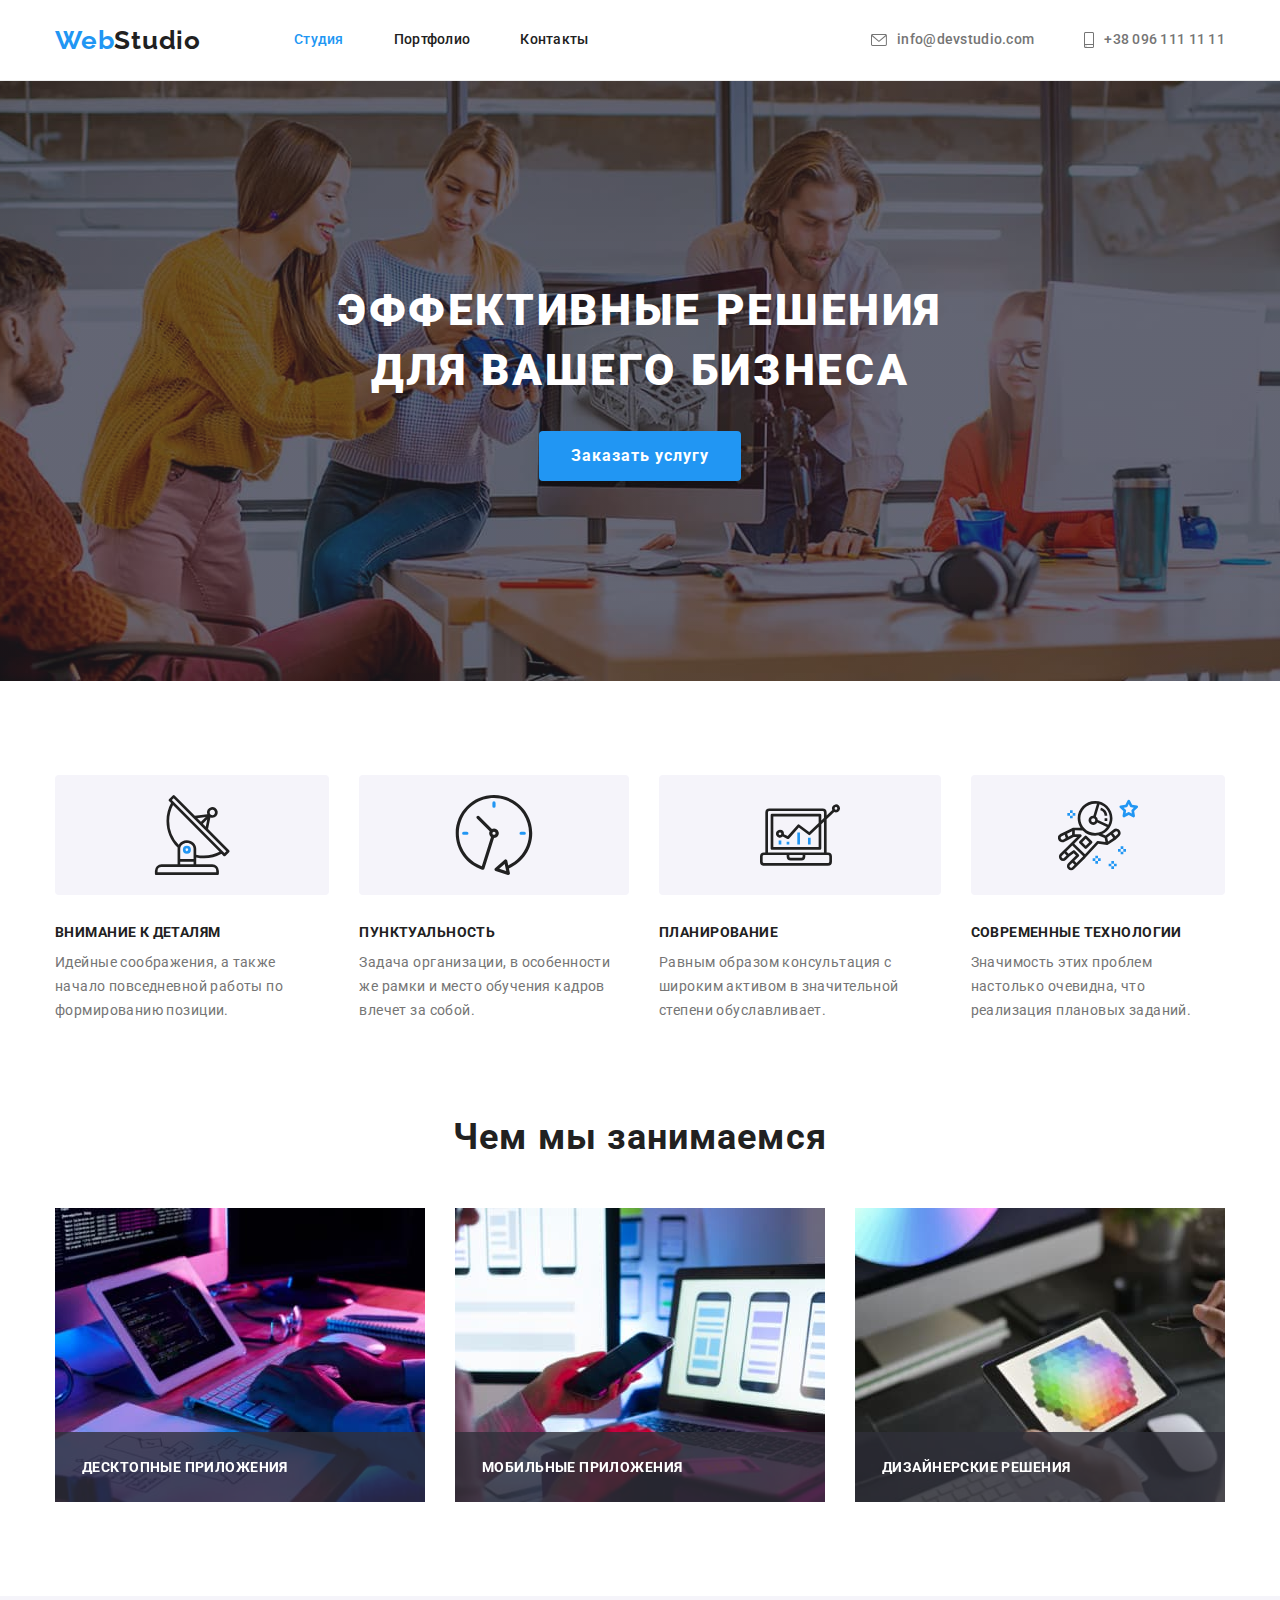
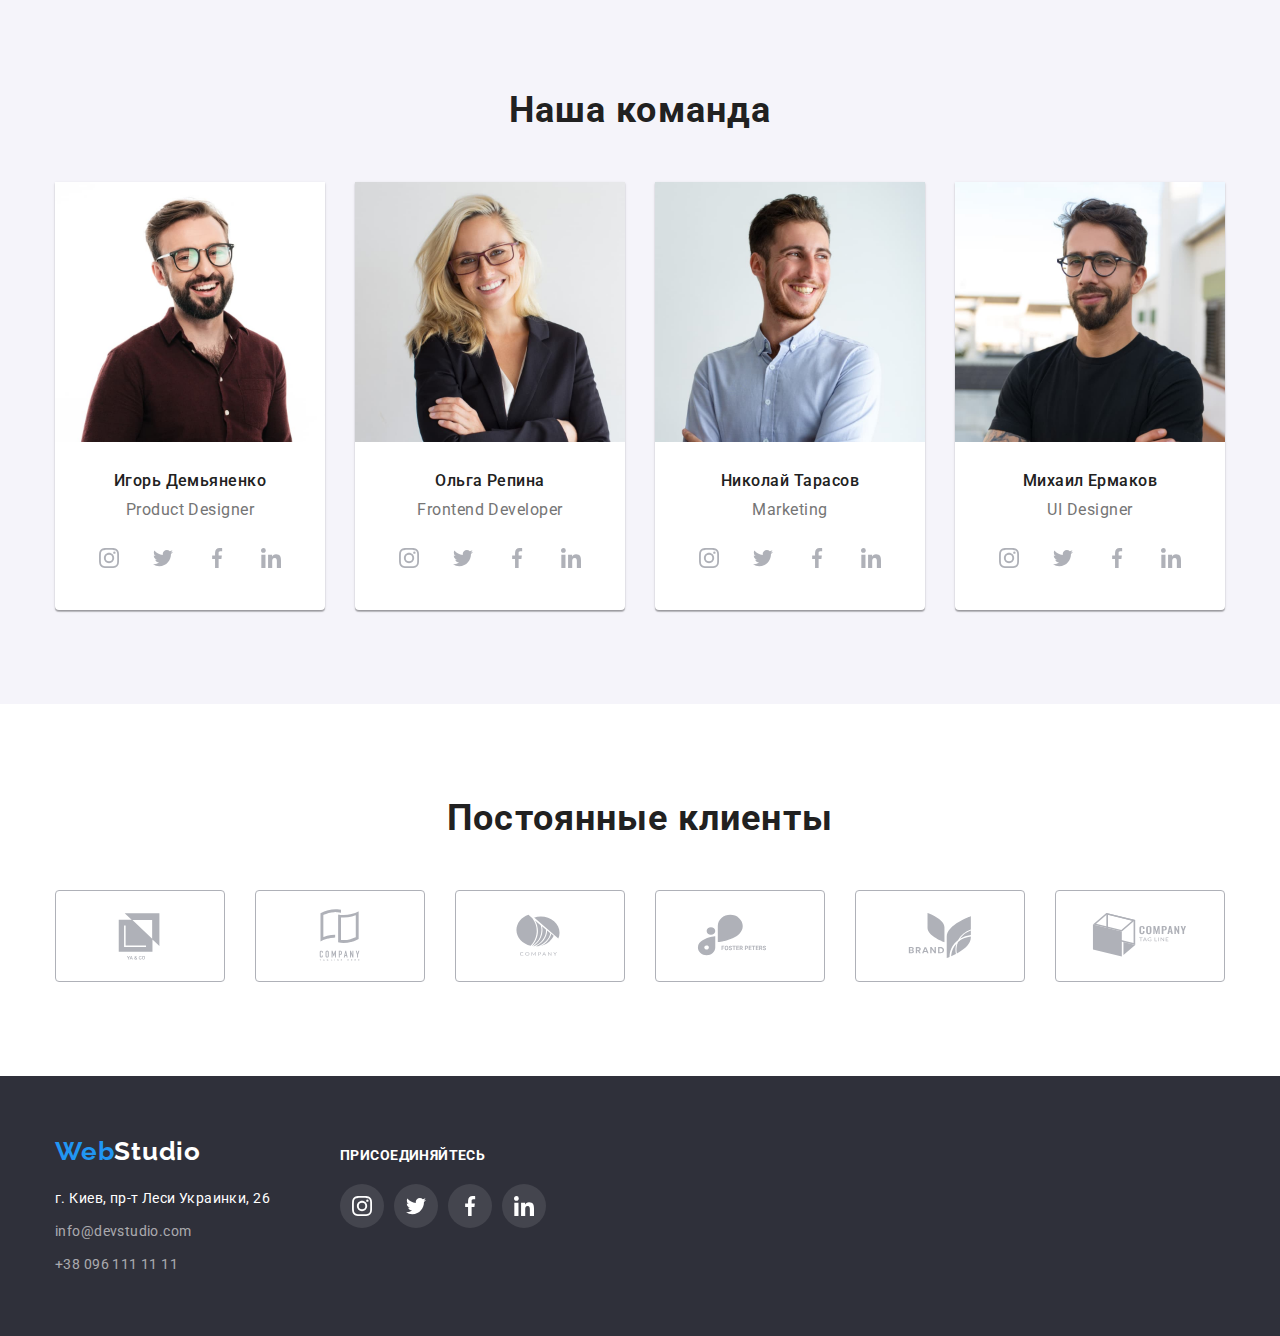
==== commit fcef978a: "modal" ====
--- a/index.html
+++ b/index.html
@@ -61,16 +61,16 @@
       <section class="hero overlay section">
         <div class="container">
           <h1 class="hero-title">Эффективные решения для вашего бизнеса</h1>
-          <button class="hero-button" type="button">Заказать услугу</button>
+          <button class="hero-button" type="button" data-modal-open>Заказать услугу</button>
         </div>
       </section>
 
       <!-- Модальное окно -->
-      <div class="backdrop is-hidden">
+      <div class="backdrop is-hidden" data-modal>
         <div class="modal">
-          <button type="button" class="backdrop-button" data-close-modal>
+          <button type="button" class="backdrop-button" data-modal-close>
             <svg class="backdrop-icon" width="30" hight="30">
-              <use href="./image/icons.svg"></use>
+              <use href="./image/symbol-defs.svg#close-modal"></use>
             </svg>
           </button>
         </div>
@@ -469,6 +469,7 @@
         </div>
       </div>
     </footer>
-    <script src="./js/modal.js"></script>
+
+    <script src="./modal.js"></script>
   </body>
 </html>
--- a/css/styles.css
+++ b/css/styles.css
@@ -239,6 +239,7 @@
   text-transform: uppercase;
 }
 /* Модальное окно  */
+
 .backdrop {
   position: fixed;
   top: 0;
@@ -246,10 +247,16 @@
   width: 100%;
   height: 100%;
 
-  background-color: rgba(0, 0, 0, 0.2);
+  background: rgba(0, 0, 0, 0.2);
 
   opacity: 1;
 }
+
+.backdrop.is-hidden {
+  opacity: 0;
+  pointer-events: none;
+}
+
 .modal {
   position: absolute;
   top: 50%;
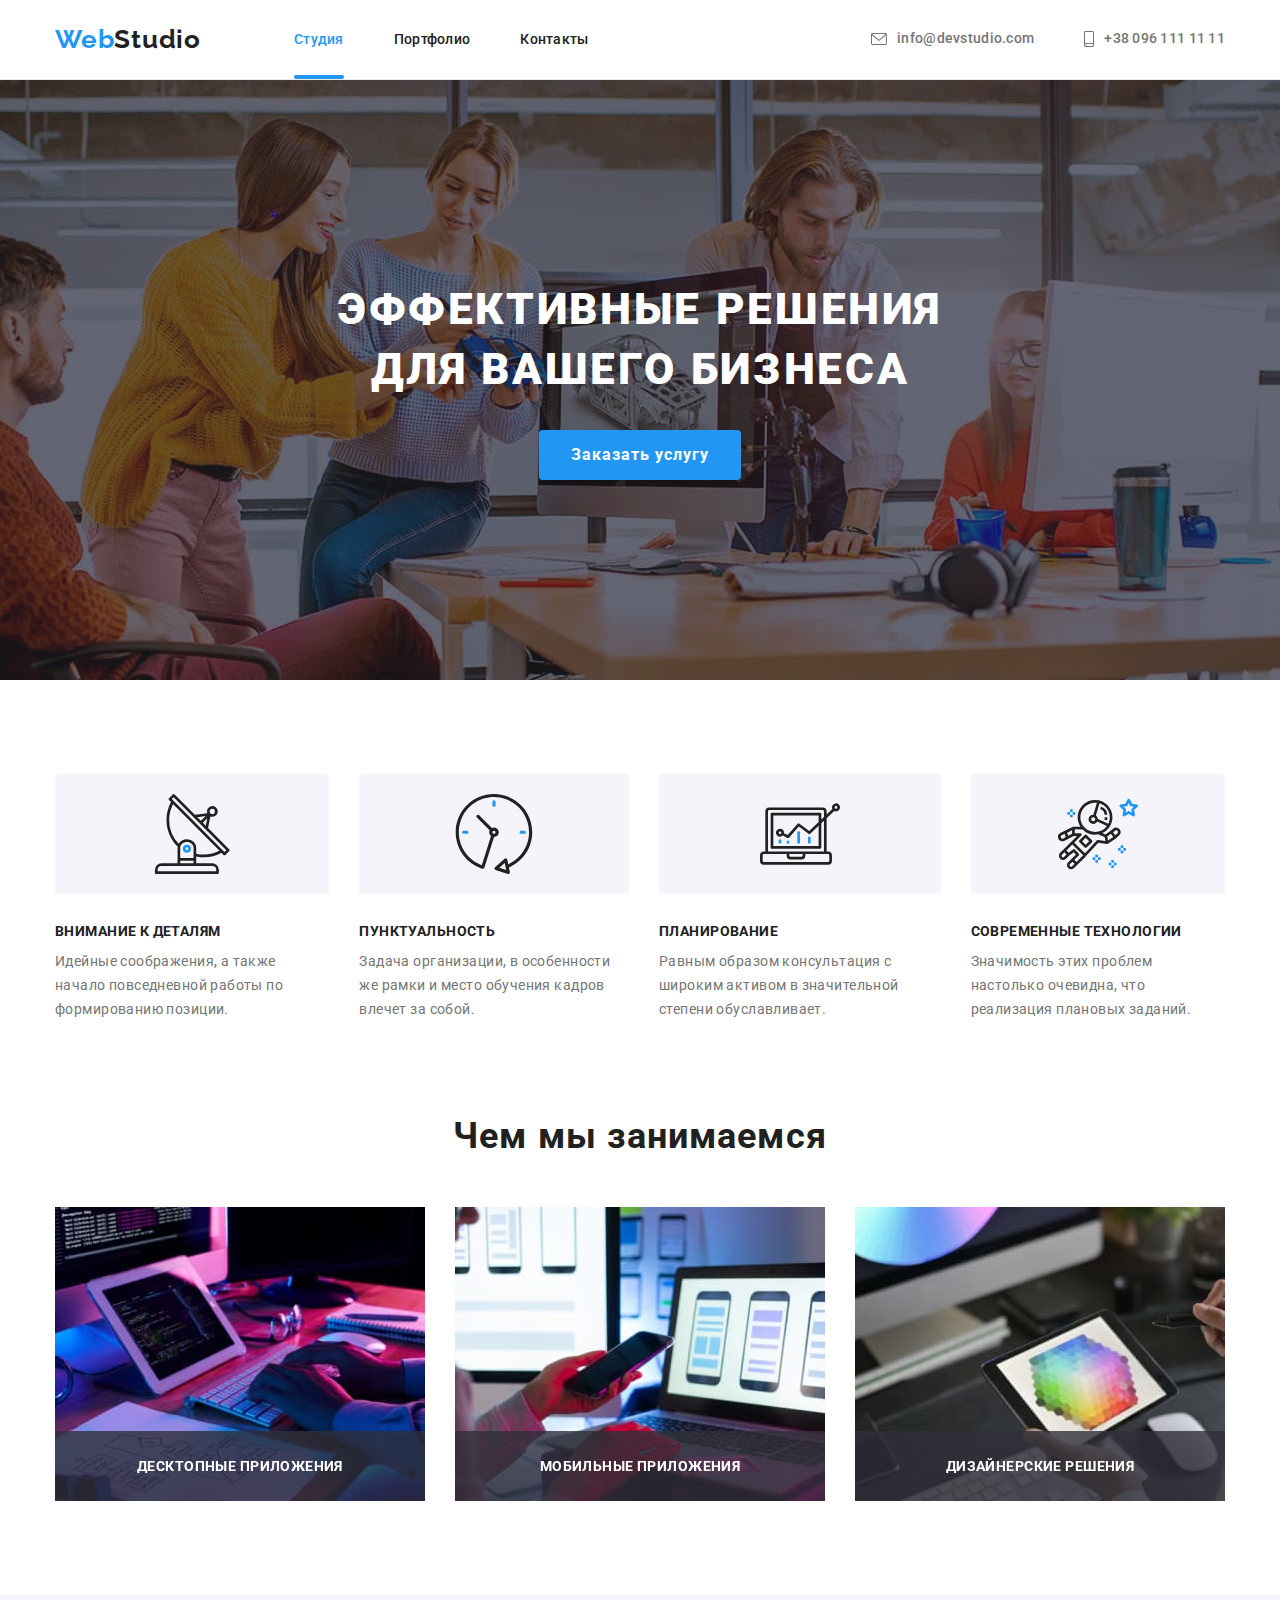
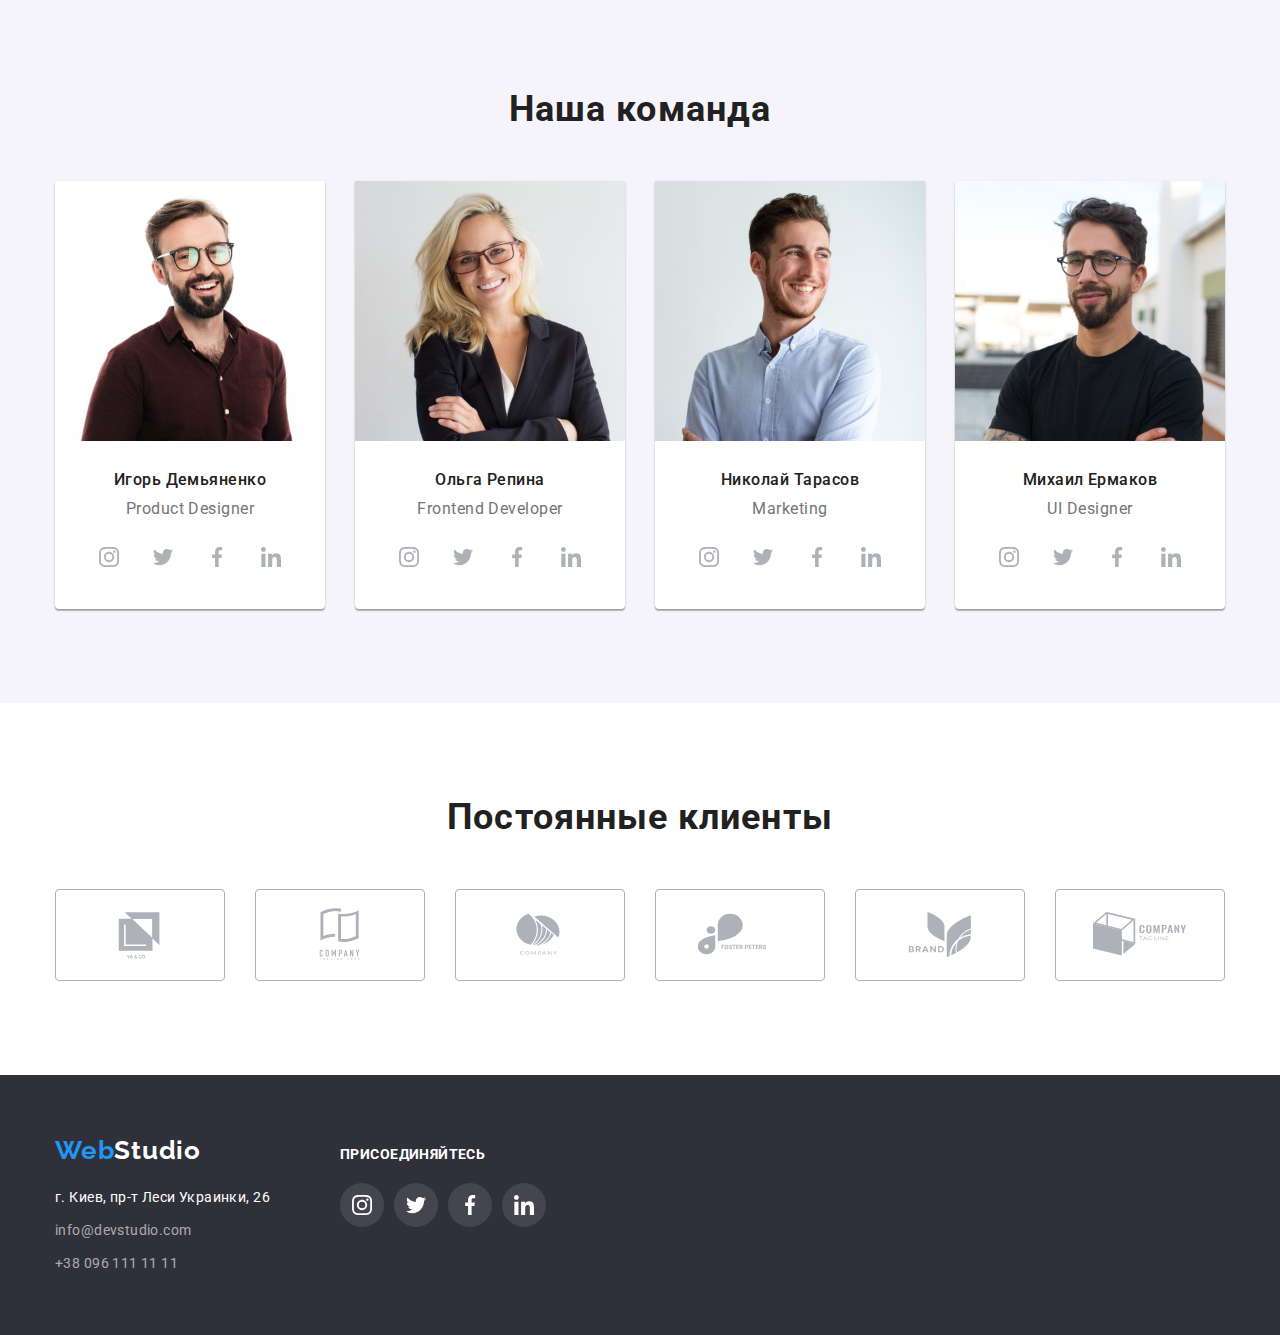
==== commit faef1110: "made current" ====
--- a/index.html
+++ b/index.html
@@ -70,7 +70,7 @@
         <div class="modal">
           <button type="button" class="backdrop-button" data-modal-close>
             <svg class="backdrop-icon" width="30" hight="30">
-              <use href="./image/symbol-defs.svg#close-modal"></use>
+              <use href="./image/icons.svg#close-modal"></use>
             </svg>
           </button>
         </div>
--- a/css/styles.css
+++ b/css/styles.css
@@ -115,6 +115,8 @@
   color: var(--primary-text-color);
 }
 .site-nav-item {
+  margin-bottom: -1px;
+
   padding-top: var(--padding-site-nav);
   padding-bottom: var(--padding-site-nav);
   font-weight: 500;
@@ -135,7 +137,23 @@
   color: var(--accent-color);
 }
 .site-nav-link.current {
-  color: var(--accent-color);
+  position: relative;
+  padding-bottom: 28px;
+  color: var(--accent-color);
+}
+.current::after {
+  position: absolute;
+  top: 100%;
+  right: 0;
+
+  content: '';
+  display: inline-block;
+
+  width: 100%;
+  height: 4px;
+
+  background: var(--accent-color);
+  border-radius: 2px;
 }
 
 /* auth-nav */
@@ -353,6 +371,9 @@
   bottom: 0;
   left: 0;
 
+  width: 100%;
+  text-align: center;
+
   padding: 27px;
 
   font-weight: 700;
